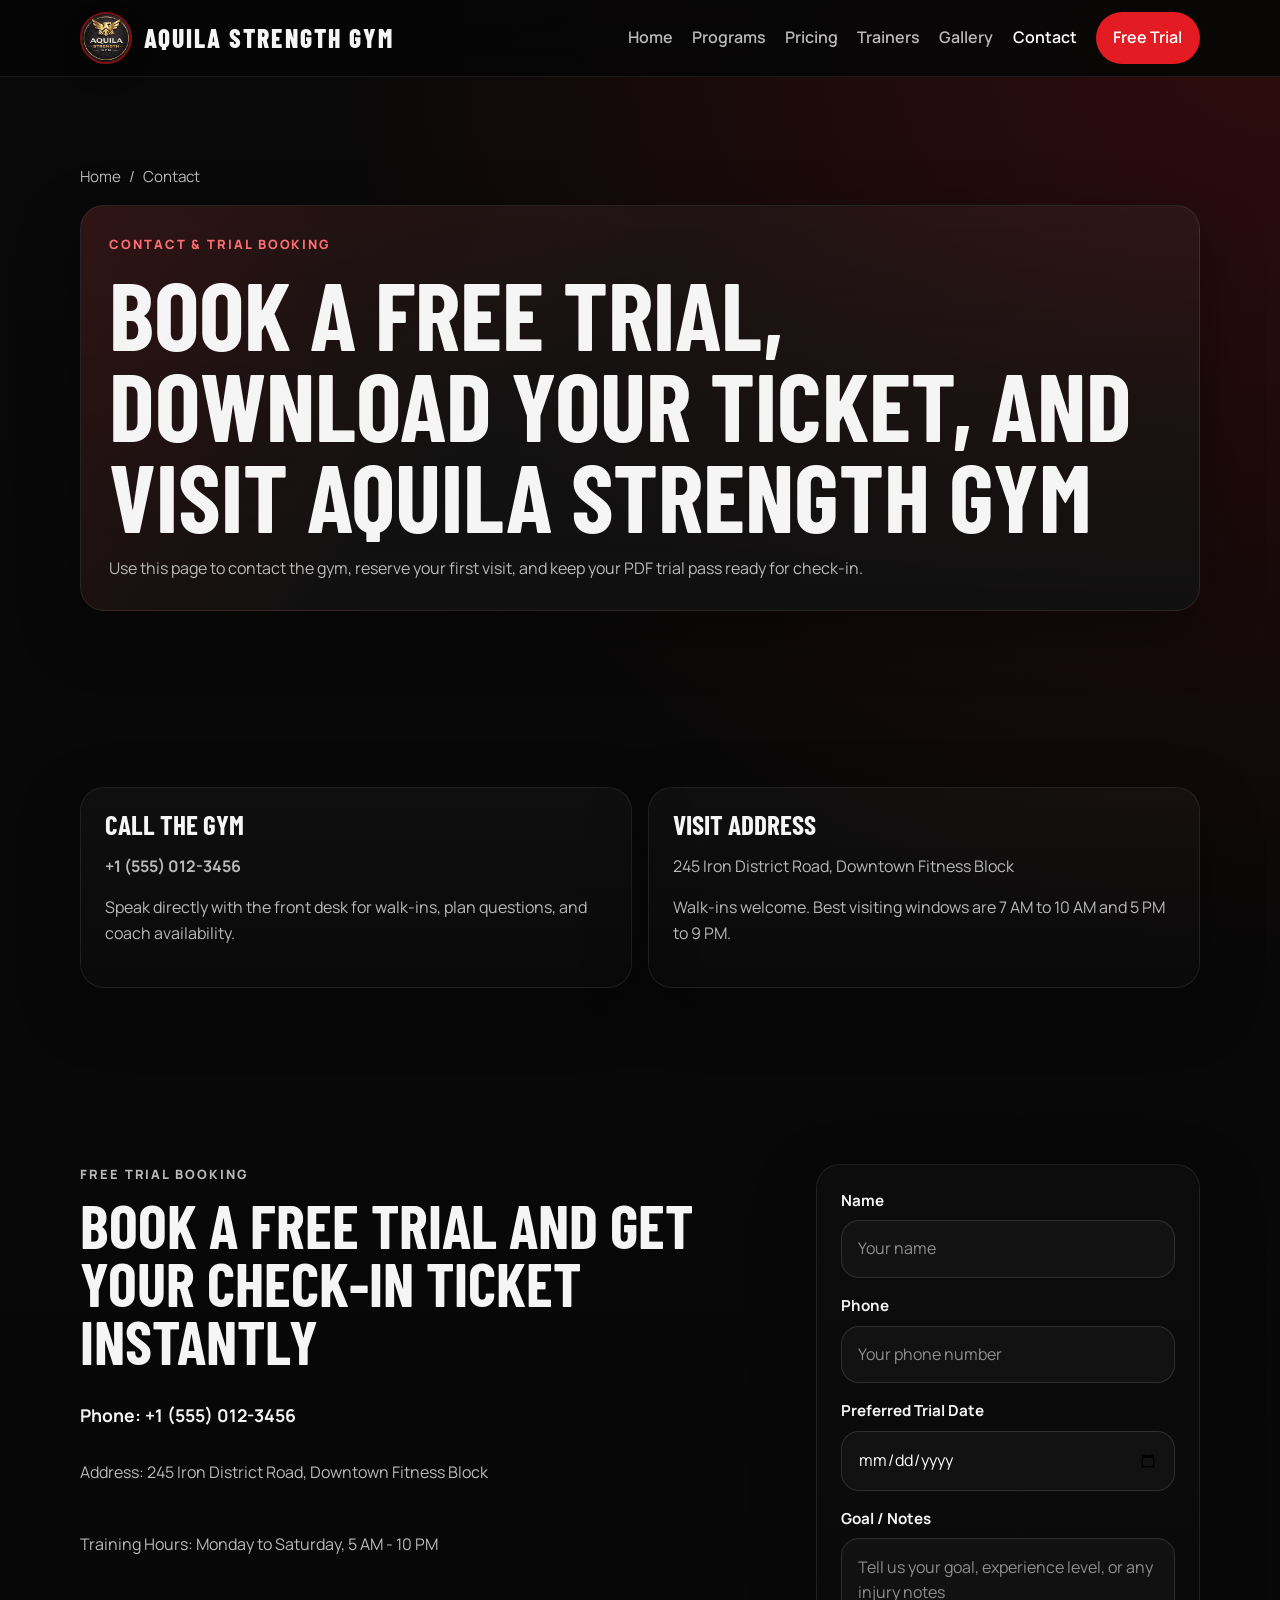
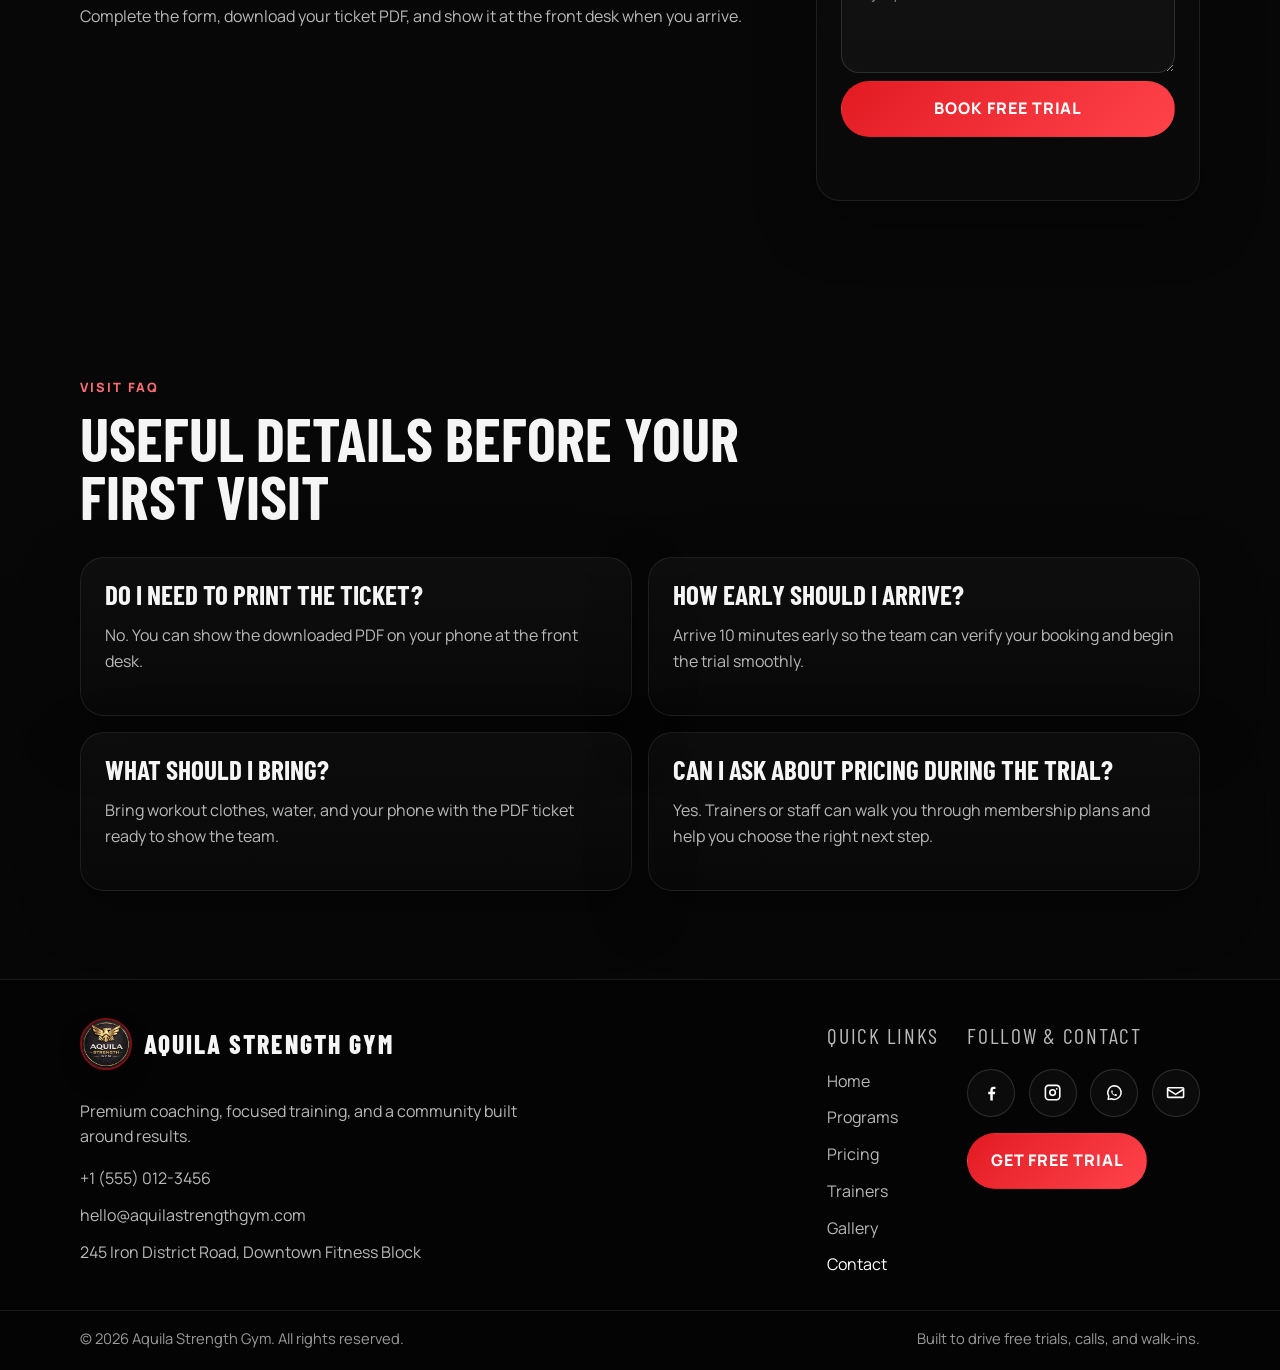
==== pages/contact.html @ 1d046fce "Add files via upload" ====
<!DOCTYPE html>
<html lang="en">
  <head>
    <meta charset="UTF-8" />
    <meta name="viewport" content="width=device-width, initial-scale=1.0" />
    <title>Contact Aquila Strength Gym | Book Free Trial &amp; Get Ticket</title>
    <meta
      name="description"
      content="Contact Aquila Strength Gym to book a free trial, call the gym, find the address, and download your trial ticket."
    />
    <meta name="robots" content="index,follow,max-image-preview:large" />
    <link rel="canonical" href="https://www.aquilastrengthgym.com/pages/contact.html" />
    <meta property="og:type" content="website" />
    <meta property="og:title" content="Contact Aquila Strength Gym | Book Free Trial" />
    <meta
      property="og:description"
      content="Book your free trial at Aquila Strength Gym, submit your details, and download your PDF trial ticket."
    />
    <meta property="og:url" content="https://www.aquilastrengthgym.com/pages/contact.html" />
    <meta property="og:image" content="https://www.aquilastrengthgym.com/images/aquila-logo.jpg" />
    <meta name="twitter:card" content="summary_large_image" />
    <meta name="twitter:title" content="Contact Aquila Strength Gym | Book Free Trial" />
    <meta
      name="twitter:description"
      content="Use the Aquila Strength Gym contact page to reserve a free trial and download your ticket."
    />
    <meta name="twitter:image" content="https://www.aquilastrengthgym.com/images/aquila-logo.jpg" />
    <link rel="preconnect" href="https://fonts.googleapis.com" />
    <link rel="preconnect" href="https://fonts.gstatic.com" crossorigin />
    <link
      href="https://fonts.googleapis.com/css2?family=Barlow+Condensed:wght@600;700;800&amp;family=Manrope:wght@400;500;600;700&amp;display=swap"
      rel="stylesheet"
    />
    <link rel="icon" type="image/jpeg" href="/images/aquila-logo.jpg" />
    <link rel="apple-touch-icon" href="/images/aquila-logo.jpg" />
    <link rel="stylesheet" href="/style.css" />
    <script type="application/ld+json">
      {
        "@context": "https://schema.org",
        "@type": "ContactPage",
        "name": "Contact Aquila Strength Gym",
        "url": "https://www.aquilastrengthgym.com/pages/contact.html",
        "description": "Contact Aquila Strength Gym to book a free trial, call the gym, and visit the facility."
      }
    </script>
  </head>
  <body>
    <header class="site-header" id="site-header"></header>

    <main>
      <section class="page-hero section">
        <div class="container">
          <nav class="breadcrumbs" aria-label="Breadcrumb">
            <a href="/">Home</a>
            <span>/</span>
            <span>Contact</span>
          </nav>
          <div class="page-hero-card reveal">
            <p class="eyebrow">Contact &amp; Trial Booking</p>
            <h1>Book a free trial, download your ticket, and visit Aquila Strength Gym</h1>
            <p class="page-lead">
              Use this page to contact the gym, reserve your first visit, and keep your
              PDF trial pass ready for check-in.
            </p>
          </div>
        </div>
      </section>

      <section class="section">
        <div class="container">
          <div class="contact-quick-grid">
            <article class="contact-quick-card reveal">
              <h3>Call The Gym</h3>
              <p><a href="tel:+15550123456">+1 (555) 012-3456</a></p>
              <p>Speak directly with the front desk for walk-ins, plan questions, and coach availability.</p>
            </article>
            <article class="contact-quick-card reveal">
              <h3>Visit Address</h3>
              <p>245 Iron District Road, Downtown Fitness Block</p>
              <p>Walk-ins welcome. Best visiting windows are 7 AM to 10 AM and 5 PM to 9 PM.</p>
            </article>
          </div>
        </div>
      </section>

      <section class="contact section" id="contact">
        <div class="container contact-grid">
          <div class="contact-copy reveal">
            <div class="section-heading">
              <p class="eyebrow">Free Trial Booking</p>
              <h2>Book a free trial and get your check-in ticket instantly</h2>
            </div>
            <div class="contact-info">
              <a href="tel:+15550123456">Phone: +1 (555) 012-3456</a>
              <p>Address: 245 Iron District Road, Downtown Fitness Block</p>
              <p>Training Hours: Monday to Saturday, 5 AM - 10 PM</p>
              <p>Complete the form, download your ticket PDF, and show it at the front desk when you arrive.</p>
            </div>
          </div>
          <div class="contact-stack">
            <form
              class="contact-form reveal"
              id="contact-form"
              name="free-trial-booking"
              method="POST"
              action="/"
              data-netlify="true"
              netlify-honeypot="bot-field"
              novalidate
            >
              <input type="hidden" name="form-name" value="free-trial-booking" />
              <input type="hidden" name="leadType" value="Free Trial Booking" />
              <input type="hidden" name="sourcePage" value="Aquila Strength Gym Website" />
              <input type="hidden" name="ticketCode" id="ticket-code-input" value="" />
              <input type="hidden" name="issuedAt" id="ticket-issued-input" value="" />
              <input type="hidden" name="ticketStatus" id="ticket-status-input" value="Booked" />
              <input
                type="hidden"
                name="subject"
                id="ticket-subject-input"
                value="New free trial booking - Aquila Strength Gym"
              />
              <p class="form-hidden">
                <label>
                  Don’t fill this out if you're human:
                  <input name="bot-field" type="text" tabindex="-1" autocomplete="off" />
                </label>
              </p>
              <div class="form-group">
                <label for="name">Name</label>
                <input id="name" name="name" type="text" placeholder="Your name" required />
              </div>
              <div class="form-group">
                <label for="phone">Phone</label>
                <input id="phone" name="phone" type="tel" placeholder="Your phone number" required />
              </div>
              <div class="form-group">
                <label for="trial-date">Preferred Trial Date</label>
                <input id="trial-date" name="trialDate" type="date" required />
              </div>
              <div class="form-group">
                <label for="message">Goal / Notes</label>
                <textarea
                  id="message"
                  name="message"
                  rows="4"
                  placeholder="Tell us your goal, experience level, or any injury notes"
                  required
                ></textarea>
              </div>
              <button class="btn btn-primary btn-block" type="submit">Book Free Trial</button>
              <p class="form-feedback" id="form-feedback" aria-live="polite"></p>
            </form>

            <section class="trial-ticket-panel" id="trial-ticket-panel" hidden>
              <div class="trial-ticket-header">
                <p class="eyebrow">Your Trial Pass</p>
                <h3>Show this ticket at the gym</h3>
              </div>
              <article class="trial-ticket" id="trial-ticket">
                <div class="ticket-topline">
                  <div>
                    <span class="ticket-label">Brand</span>
                    <strong>Aquila Strength Gym</strong>
                  </div>
                  <div>
                    <span class="ticket-label">Ticket ID</span>
                    <strong id="ticket-code">AQ-000000</strong>
                  </div>
                </div>
                <div class="ticket-grid">
                  <div>
                    <span class="ticket-label">Guest</span>
                    <strong id="ticket-name">Member Name</strong>
                  </div>
                  <div>
                    <span class="ticket-label">Phone</span>
                    <strong id="ticket-phone">+1 (555) 000-0000</strong>
                  </div>
                  <div>
                    <span class="ticket-label">Trial Date</span>
                    <strong id="ticket-date">April 21, 2026</strong>
                  </div>
                  <div>
                    <span class="ticket-label">Issued</span>
                    <strong id="ticket-issued">April 21, 2026</strong>
                  </div>
                </div>
                <div class="ticket-note">
                  <p id="ticket-note">Arrive 10 minutes early and show this pass at the front desk.</p>
                </div>
              </article>
              <div class="ticket-actions">
                <button class="btn btn-primary" id="download-ticket" type="button">Download Ticket PDF</button>
              </div>
            </section>
          </div>
        </div>
      </section>

      <section class="section">
        <div class="container">
          <div class="section-heading reveal">
            <p class="eyebrow">Visit FAQ</p>
            <h2>Useful details before your first visit</h2>
          </div>
          <div class="faq-grid">
            <article class="faq-card reveal">
              <h3>Do I need to print the ticket?</h3>
              <p>No. You can show the downloaded PDF on your phone at the front desk.</p>
            </article>
            <article class="faq-card reveal">
              <h3>How early should I arrive?</h3>
              <p>Arrive 10 minutes early so the team can verify your booking and begin the trial smoothly.</p>
            </article>
            <article class="faq-card reveal">
              <h3>What should I bring?</h3>
              <p>Bring workout clothes, water, and your phone with the PDF ticket ready to show the team.</p>
            </article>
            <article class="faq-card reveal">
              <h3>Can I ask about pricing during the trial?</h3>
              <p>Yes. Trainers or staff can walk you through membership plans and help you choose the right next step.</p>
            </article>
          </div>
        </div>
      </section>
    </main>

    <footer class="site-footer" id="site-footer"></footer>

    <script src="/script.js"></script>
  </body>
</html>
---- style.css ----
:root {
  --bg: #060606;
  --panel: #111111;
  --panel-2: #171717;
  --text: #f5f5f5;
  --muted: #b9b9b9;
  --line: rgba(255, 255, 255, 0.08);
  --primary: #e31b23;
  --primary-dark: #9f1016;
  --white: #ffffff;
  --shadow: 0 20px 60px rgba(0, 0, 0, 0.35);
  --radius: 24px;
  --radius-sm: 16px;
  --container: min(1120px, calc(100% - 2rem));
  --nav-height: 76px;
}

* {
  box-sizing: border-box;
}

html {
  scroll-behavior: smooth;
}

body {
  margin: 0;
  font-family: "Manrope", sans-serif;
  background:
    radial-gradient(circle at top right, rgba(227, 27, 35, 0.18), transparent 30%),
    linear-gradient(180deg, #090909 0%, #060606 100%);
  color: var(--text);
  line-height: 1.6;
}

img {
  max-width: 100%;
  display: block;
}

a {
  color: inherit;
  text-decoration: none;
}

button,
input,
textarea {
  font: inherit;
}

.container {
  width: var(--container);
  margin: 0 auto;
}

.section {
  padding: 4.5rem 0;
}

.site-header {
  position: sticky;
  top: 0;
  z-index: 1000;
  background: rgba(6, 6, 6, 0.9);
  backdrop-filter: blur(16px);
  border-bottom: 1px solid var(--line);
}

.navbar {
  min-height: var(--nav-height);
  display: flex;
  align-items: center;
  justify-content: space-between;
  gap: 1rem;
}

.logo {
  display: inline-flex;
  align-items: center;
  gap: 0.75rem;
  font-family: "Barlow Condensed", sans-serif;
  font-size: 1.6rem;
  font-weight: 800;
  text-transform: uppercase;
  letter-spacing: 0.08em;
}

.logo-mark {
  width: 52px;
  height: 52px;
  border-radius: 50%;
  object-fit: cover;
  border: 2px solid rgba(227, 27, 35, 0.55);
  box-shadow: 0 10px 22px rgba(0, 0, 0, 0.28);
  flex-shrink: 0;
}

.logo-text {
  display: inline-block;
  line-height: 0.95;
}

.nav-toggle {
  width: 48px;
  height: 48px;
  border: 1px solid var(--line);
  border-radius: 999px;
  background: transparent;
  display: inline-flex;
  flex-direction: column;
  justify-content: center;
  align-items: center;
  gap: 0.28rem;
  color: var(--text);
  cursor: pointer;
}

.nav-toggle span {
  width: 18px;
  height: 2px;
  background: var(--white);
  transition: transform 0.3s ease, opacity 0.3s ease;
}

.nav-toggle.active span:nth-child(1) {
  transform: translateY(6px) rotate(45deg);
}

.nav-toggle.active span:nth-child(2) {
  opacity: 0;
}

.nav-toggle.active span:nth-child(3) {
  transform: translateY(-6px) rotate(-45deg);
}

.nav-menu {
  position: absolute;
  top: calc(100% + 0.75rem);
  left: 1rem;
  right: 1rem;
  display: grid;
  gap: 0.6rem;
  padding: 1rem;
  border: 1px solid var(--line);
  border-radius: var(--radius-sm);
  background: rgba(17, 17, 17, 0.97);
  transform: scale(0.98);
  transform-origin: top;
  opacity: 0;
  pointer-events: none;
  transition: opacity 0.25s ease, transform 0.25s ease;
}

.nav-menu.open {
  opacity: 1;
  pointer-events: auto;
  transform: scale(1);
}

.nav-menu a {
  display: inline-flex;
  align-items: center;
  font-weight: 600;
  color: var(--muted);
  transition: color 0.25s ease;
}

.nav-menu a[aria-current="page"] {
  color: var(--white);
}

.nav-menu a:hover,
.nav-menu a:focus-visible {
  color: var(--white);
}

.nav-cta {
  display: inline-flex;
  justify-content: center;
  align-items: center;
  padding: 0.85rem 1.1rem;
  border-radius: 999px;
  background: var(--primary);
  color: var(--white) !important;
}

.hero {
  position: relative;
  overflow: hidden;
  min-height: calc(100vh - var(--nav-height));
  display: flex;
  align-items: center;
  background:
    linear-gradient(180deg, rgba(6, 6, 6, 0.55), rgba(6, 6, 6, 0.9)),
    linear-gradient(90deg, rgba(6, 6, 6, 0.92) 0%, rgba(6, 6, 6, 0.55) 55%, rgba(6, 6, 6, 0.75) 100%),
    url("https://images.unsplash.com/photo-1534438327276-14e5300c3a48?auto=format&fit=crop&w=1400&q=80")
      center / cover no-repeat;
}

.hero-overlay {
  position: absolute;
  inset: 0;
  background:
    linear-gradient(135deg, rgba(227, 27, 35, 0.12), transparent 30%),
    radial-gradient(circle at bottom right, rgba(227, 27, 35, 0.18), transparent 28%);
  pointer-events: none;
}

.hero-grid,
.contact-grid,
.cta-box,
.footer-grid {
  position: relative;
  z-index: 1;
}

.hero-grid {
  display: grid;
  gap: 1.5rem;
  align-items: center;
}

.page-hero {
  padding: 2rem 0 1.5rem;
}

.breadcrumbs {
  display: flex;
  align-items: center;
  flex-wrap: wrap;
  gap: 0.5rem;
  margin-bottom: 1rem;
  color: var(--muted);
  font-size: 0.95rem;
}

.breadcrumbs a:hover,
.breadcrumbs a:focus-visible {
  color: var(--white);
}

.page-hero-card {
  padding: 1.75rem;
  border: 1px solid var(--line);
  border-radius: var(--radius);
  background:
    linear-gradient(135deg, rgba(227, 27, 35, 0.14), transparent 42%),
    linear-gradient(180deg, rgba(255, 255, 255, 0.04), rgba(17, 17, 17, 0.96));
  box-shadow: var(--shadow);
}

.page-hero-card h1 {
  max-width: none;
}

.page-lead {
  max-width: 48rem;
  margin: 1rem 0 0;
  color: var(--muted);
}

.content-grid,
.info-grid,
.detail-grid,
.faq-grid,
.preview-grid,
.contact-quick-grid {
  display: grid;
  gap: 1rem;
}

.content-card,
.faq-card,
.notice-card,
.contact-quick-card {
  padding: 1.5rem;
  border: 1px solid var(--line);
  border-radius: var(--radius);
  background: linear-gradient(180deg, rgba(255, 255, 255, 0.03), rgba(255, 255, 255, 0.01));
  box-shadow: var(--shadow);
}

.content-card h3,
.faq-card h3,
.notice-card h3,
.contact-quick-card h3 {
  margin-bottom: 0.8rem;
}

.content-card p,
.faq-card p,
.notice-card p,
.contact-quick-card p,
.content-card li,
.notice-card li {
  color: var(--muted);
}

.list-clean {
  margin: 0;
  padding: 0;
  list-style: none;
}

.list-clean li + li {
  margin-top: 0.75rem;
}

.list-detailed {
  margin: 1rem 0 0;
  padding-left: 1.2rem;
}

.list-detailed li + li {
  margin-top: 0.6rem;
}

.section-link {
  display: inline-flex;
  align-items: center;
  margin-top: 1rem;
  color: #ff8f93;
  font-weight: 700;
  letter-spacing: 0.04em;
  text-transform: uppercase;
  font-size: 0.9rem;
}

.section-link:hover,
.section-link:focus-visible {
  color: var(--white);
}

.eyebrow + .section-link {
  margin-top: 0;
}

.split-banner {
  display: grid;
  gap: 1rem;
  padding: 1.5rem;
  border: 1px solid rgba(227, 27, 35, 0.25);
  border-radius: var(--radius);
  background:
    linear-gradient(135deg, rgba(227, 27, 35, 0.15), transparent 42%),
    linear-gradient(180deg, rgba(255, 255, 255, 0.04), rgba(17, 17, 17, 0.96));
  box-shadow: var(--shadow);
}

.inline-stat {
  display: inline-flex;
  align-items: baseline;
  gap: 0.5rem;
  font-family: "Barlow Condensed", sans-serif;
  font-size: 2rem;
  text-transform: uppercase;
}

.inline-stat span {
  font-size: 1rem;
  color: var(--muted);
}

.hours-list strong {
  color: var(--white);
}

.contact-quick-card a,
.notice-card a {
  font-weight: 700;
}

.text-muted {
  color: var(--muted);
}

.eyebrow {
  margin: 0 0 0.75rem;
  color: #ff6e74;
  text-transform: uppercase;
  letter-spacing: 0.15em;
  font-size: 0.8rem;
  font-weight: 800;
}

.section-heading {
  max-width: 42rem;
  margin-bottom: 2rem;
}

.section-heading.center {
  text-align: center;
  margin-left: auto;
  margin-right: auto;
}

h1,
h2,
h3 {
  margin: 0;
  font-family: "Barlow Condensed", sans-serif;
  line-height: 0.95;
  text-transform: uppercase;
}

h1 {
  font-size: clamp(3.2rem, 10vw, 6rem);
  max-width: 10ch;
}

h2 {
  font-size: clamp(2.2rem, 6vw, 3.8rem);
}

h3 {
  font-size: 1.7rem;
}

.hero-subtext {
  margin: 1rem 0 0;
  font-size: 1.2rem;
  font-weight: 700;
  color: var(--white);
}

.hero-description,
.section-heading p:last-child,
.stat-card p,
.program-card p,
.transform-copy p,
.step-card p,
.trainer-card p,
.cta-box p,
.contact-copy p,
.site-footer p {
  color: var(--muted);
}

.hero-description {
  max-width: 34rem;
  margin: 1rem 0 0;
}

.hero-actions {
  display: flex;
  flex-direction: column;
  gap: 0.85rem;
  margin: 1.8rem 0 1.5rem;
}

.btn {
  display: inline-flex;
  justify-content: center;
  align-items: center;
  min-height: 52px;
  padding: 0.9rem 1.4rem;
  border: 1px solid transparent;
  border-radius: 999px;
  font-weight: 800;
  text-transform: uppercase;
  letter-spacing: 0.06em;
  transition:
    transform 0.2s ease,
    background 0.25s ease,
    border-color 0.25s ease,
    color 0.25s ease,
    box-shadow 0.25s ease;
}

.btn:hover,
.btn:focus-visible {
  transform: translateY(-2px);
  box-shadow: 0 14px 30px rgba(227, 27, 35, 0.22);
}

.btn-primary {
  background: linear-gradient(135deg, var(--primary) 0%, #ff434b 100%);
  color: var(--white);
}

.btn-secondary {
  background: transparent;
  border-color: rgba(255, 255, 255, 0.22);
  color: var(--white);
}

.btn-secondary:hover,
.btn-secondary:focus-visible {
  border-color: rgba(255, 255, 255, 0.45);
}

.btn-block {
  width: 100%;
}

.hero-trust,
.stats-grid,
.testimonials-grid,
.program-grid,
.gallery-grid,
.transform-grid,
.steps-grid,
.pricing-grid,
.trainers-grid {
  display: grid;
  gap: 1rem;
}

.testimonials-grid {
  margin-top: 1rem;
}

.hero-trust {
  grid-template-columns: 1fr;
}

.hero-trust div,
.stat-card,
.testimonial-card,
.program-card,
.transform-card,
.step-card,
.price-card,
.trainer-card,
.hero-card,
.contact-form,
.cta-box {
  border: 1px solid var(--line);
  background: linear-gradient(180deg, rgba(255, 255, 255, 0.02), rgba(255, 255, 255, 0.01));
  box-shadow: var(--shadow);
}

.hero-trust div {
  padding: 1rem 0.8rem;
  border-radius: var(--radius-sm);
  backdrop-filter: blur(10px);
}

.hero-trust strong {
  display: block;
  font-family: "Barlow Condensed", sans-serif;
  font-size: 1.4rem;
}

.hero-trust span {
  color: var(--muted);
  font-size: 0.9rem;
}

.hero-card {
  padding: 1.5rem;
  border-radius: var(--radius);
  background: linear-gradient(180deg, rgba(227, 27, 35, 0.12), rgba(17, 17, 17, 0.94));
}

.card-label,
.badge {
  display: inline-flex;
  align-items: center;
  justify-content: center;
  min-height: 32px;
  padding: 0.35rem 0.7rem;
  border-radius: 999px;
  font-size: 0.8rem;
  font-weight: 800;
  text-transform: uppercase;
  letter-spacing: 0.08em;
}

.card-label {
  margin: 0 0 1rem;
  background: rgba(255, 255, 255, 0.08);
  color: var(--white);
}

.hero-checklist,
.price-card ul {
  margin: 1.2rem 0 1.5rem;
  padding: 0;
  list-style: none;
}

.hero-checklist li,
.price-card li {
  position: relative;
  padding-left: 1.6rem;
  color: var(--muted);
}

.hero-checklist li + li,
.price-card li + li {
  margin-top: 0.7rem;
}

.hero-checklist li::before,
.price-card li::before {
  content: "";
  position: absolute;
  left: 0;
  top: 0.62rem;
  width: 0.55rem;
  height: 0.55rem;
  border-radius: 999px;
  background: linear-gradient(135deg, var(--primary) 0%, #ff5c62 100%);
  transform: translateY(-50%);
}

.trust,
.gallery,
.social-feed,
.transform,
.pricing,
.cta-banner {
  background: linear-gradient(180deg, rgba(255, 255, 255, 0.02), transparent);
}

.stat-card,
.testimonial-card,
.program-card,
.gallery-card,
.step-card,
.price-card,
.trainer-card {
  padding: 1.5rem;
  border-radius: var(--radius);
}

.stat-card strong,
.price-card .price,
.step-card span,
.trainer-role {
  font-family: "Barlow Condensed", sans-serif;
}

.stat-card strong {
  display: block;
  margin-bottom: 0.5rem;
  font-size: 1.8rem;
  text-transform: uppercase;
}

.testimonial-card span,
.trainer-role {
  color: #ff787d;
  text-transform: uppercase;
  letter-spacing: 0.08em;
  font-size: 0.85rem;
  font-weight: 700;
}

.program-card {
  position: relative;
  overflow: hidden;
}

.program-card::after {
  content: "";
  position: absolute;
  inset: auto -1.5rem -1.5rem auto;
  width: 7rem;
  height: 7rem;
  border-radius: 50%;
  background: radial-gradient(circle, rgba(227, 27, 35, 0.2), transparent 70%);
}

.program-icon,
.trainer-photo,
.placeholder {
  display: grid;
  place-items: center;
}

.program-icon {
  width: 3.4rem;
  height: 3.4rem;
  margin-bottom: 1rem;
  border-radius: 18px;
  background: linear-gradient(135deg, rgba(227, 27, 35, 0.9), rgba(120, 10, 15, 0.9));
}

.program-icon svg {
  width: 1.8rem;
  height: 1.8rem;
  fill: none;
  stroke: var(--white);
  stroke-width: 2.4;
  stroke-linecap: round;
  stroke-linejoin: round;
}

.gallery-grid {
  grid-template-columns: 1fr;
}

.gallery-card {
  position: relative;
  overflow: hidden;
  min-height: 280px;
  border: 1px solid var(--line);
  background: linear-gradient(180deg, rgba(255, 255, 255, 0.03), rgba(255, 255, 255, 0.01));
  box-shadow: var(--shadow);
}

.gallery-card img {
  width: 100%;
  height: 100%;
  min-height: 280px;
  object-fit: cover;
}

.gallery-card::after {
  content: "";
  position: absolute;
  inset: 0;
  background: linear-gradient(180deg, transparent 45%, rgba(0, 0, 0, 0.78) 100%);
  pointer-events: none;
}

.gallery-copy {
  position: absolute;
  left: 1.2rem;
  right: 1.2rem;
  bottom: 1.2rem;
  z-index: 1;
}

.gallery-copy strong {
  display: block;
  font-family: "Barlow Condensed", sans-serif;
  font-size: 1.7rem;
  text-transform: uppercase;
  letter-spacing: 0.06em;
}

.gallery-copy p {
  margin: 0.35rem 0 0;
  color: #dddddd;
}

.gallery-placeholder {
  display: grid;
  place-items: center;
  min-height: 220px;
  background:
    linear-gradient(135deg, rgba(227, 27, 35, 0.16), transparent 45%),
    linear-gradient(180deg, rgba(255, 255, 255, 0.04), rgba(17, 17, 17, 0.96));
}

.gallery-placeholder::after {
  display: none;
}

.feed-frame-wrap {
  padding: 1rem;
  border: 1px solid var(--line);
  border-radius: var(--radius);
  background:
    linear-gradient(135deg, rgba(227, 27, 35, 0.12), transparent 40%),
    linear-gradient(180deg, rgba(255, 255, 255, 0.03), rgba(17, 17, 17, 0.96));
  box-shadow: var(--shadow);
}

.lightwidget-widget {
  display: block;
  max-height: 720px;
  border-radius: calc(var(--radius) - 8px);
}

.transform-card {
  padding: 1rem;
  border-radius: var(--radius);
}

.placeholder {
  min-height: 220px;
  border-radius: calc(var(--radius) - 8px);
  border: 1px dashed rgba(255, 255, 255, 0.12);
  font-family: "Barlow Condensed", sans-serif;
  font-size: 2rem;
  text-transform: uppercase;
  letter-spacing: 0.12em;
  color: rgba(255, 255, 255, 0.85);
  background:
    linear-gradient(135deg, rgba(227, 27, 35, 0.22), rgba(255, 255, 255, 0.04)),
    linear-gradient(180deg, #1b1b1b 0%, #111111 100%);
}

.transform-card .after {
  margin-top: 1rem;
}

.transform-copy {
  padding: 1.2rem 0.3rem 0.2rem;
}

.step-card span {
  display: inline-block;
  margin-bottom: 1rem;
  font-size: 3rem;
  color: rgba(255, 255, 255, 0.18);
}

.price-card {
  position: relative;
}

.price-card .price {
  margin: 1rem 0;
  font-size: 3rem;
  line-height: 1;
}

.price-card .price span {
  font-size: 1rem;
  color: var(--muted);
}

.popular {
  border-color: rgba(227, 27, 35, 0.45);
  transform: translateY(-0.2rem);
  background: linear-gradient(180deg, rgba(227, 27, 35, 0.16), rgba(17, 17, 17, 0.98));
}

.badge {
  margin-bottom: 1rem;
  background: rgba(227, 27, 35, 0.18);
  color: #ff9ba0;
}

.trainer-photo {
  width: 4.5rem;
  height: 4.5rem;
  margin-bottom: 1rem;
  border-radius: 50%;
  background: linear-gradient(135deg, rgba(227, 27, 35, 1), rgba(83, 7, 10, 1));
  font-family: "Barlow Condensed", sans-serif;
  font-size: 1.4rem;
  font-weight: 800;
}

.cta-box {
  display: grid;
  gap: 1.2rem;
  align-items: center;
  padding: 2rem;
  border-radius: var(--radius);
  background:
    linear-gradient(135deg, rgba(227, 27, 35, 0.15), transparent 45%),
    linear-gradient(180deg, rgba(255, 255, 255, 0.04), rgba(17, 17, 17, 0.95));
}

.contact-grid {
  display: grid;
  gap: 1.5rem;
  align-items: start;
}

.contact-stack {
  display: grid;
  gap: 1rem;
}

.contact-info {
  display: grid;
  gap: 0.9rem;
}

.contact-info a {
  font-size: 1.1rem;
  font-weight: 700;
}

.contact-form {
  padding: 1.5rem;
  border-radius: var(--radius);
}

.form-hidden {
  position: absolute;
  left: -9999px;
  width: 1px;
  height: 1px;
  overflow: hidden;
}

.trial-ticket-panel {
  padding: 1.5rem;
  border: 1px solid rgba(227, 27, 35, 0.25);
  border-radius: var(--radius);
  background:
    linear-gradient(135deg, rgba(227, 27, 35, 0.14), transparent 45%),
    linear-gradient(180deg, rgba(255, 255, 255, 0.04), rgba(17, 17, 17, 0.96));
  box-shadow: var(--shadow);
}

.trial-ticket-header {
  margin-bottom: 1rem;
}

.trial-ticket {
  padding: 1.2rem;
  border: 1px dashed rgba(255, 255, 255, 0.2);
  border-radius: calc(var(--radius) - 8px);
  background:
    linear-gradient(180deg, rgba(255, 255, 255, 0.06), rgba(255, 255, 255, 0.02)),
    #0e0e0e;
}

.ticket-topline,
.ticket-grid,
.ticket-actions {
  display: grid;
  gap: 1rem;
}

.ticket-topline {
  padding-bottom: 1rem;
  border-bottom: 1px solid var(--line);
}

.ticket-grid {
  padding: 1rem 0;
}

.ticket-label {
  display: block;
  margin-bottom: 0.3rem;
  color: #ff8f93;
  font-size: 0.8rem;
  font-weight: 800;
  letter-spacing: 0.12em;
  text-transform: uppercase;
}

.trial-ticket strong {
  display: block;
  font-family: "Barlow Condensed", sans-serif;
  font-size: 1.4rem;
  letter-spacing: 0.04em;
  text-transform: uppercase;
}

.ticket-note {
  padding-top: 1rem;
  border-top: 1px solid var(--line);
}

.ticket-note p {
  margin: 0;
  color: #dddddd;
}

.ticket-actions {
  margin-top: 1rem;
  grid-template-columns: 1fr;
}

.form-group + .form-group {
  margin-top: 1rem;
}

label {
  display: block;
  margin-bottom: 0.45rem;
  font-size: 0.95rem;
  font-weight: 700;
}

input,
textarea,
select {
  width: 100%;
  padding: 0.95rem 1rem;
  border: 1px solid rgba(255, 255, 255, 0.12);
  border-radius: 18px;
  background: rgba(255, 255, 255, 0.03);
  color: var(--white);
  transition: border-color 0.25s ease, box-shadow 0.25s ease;
}

input::placeholder,
textarea::placeholder {
  color: #8e8e8e;
}

input:focus,
textarea:focus,
select:focus {
  outline: none;
  border-color: rgba(227, 27, 35, 0.85);
  box-shadow: 0 0 0 4px rgba(227, 27, 35, 0.12);
}

.field-error {
  border-color: rgba(255, 109, 109, 0.9);
}

.form-feedback {
  min-height: 1.5rem;
  margin: 0.9rem 0 0;
  color: #ff8d92;
  font-weight: 600;
}

.form-feedback.success {
  color: #9ff5b0;
}

.site-footer {
  padding: 2.4rem 0 0;
  border-top: 1px solid var(--line);
  background: #040404;
}

.footer-grid {
  display: grid;
  gap: 1.75rem;
}

.footer-brand {
  max-width: 30rem;
}

.footer-column {
  display: grid;
  align-content: start;
  gap: 1rem;
}

.footer-title {
  margin: 0;
  color: var(--white);
  font-family: "Barlow Condensed", sans-serif;
  font-size: 1.35rem;
  letter-spacing: 0.08em;
  text-transform: uppercase;
}

.footer-links,
.footer-contact-list {
  display: grid;
  gap: 0.7rem;
}

.footer-logo {
  display: inline-flex;
  margin-bottom: 0.8rem;
}

.footer-links a,
.footer-contact-list a {
  color: var(--muted);
  transition: color 0.25s ease;
}

.footer-links a[aria-current="page"],
.footer-links a:hover,
.footer-links a:focus-visible,
.footer-contact-list a:hover,
.footer-contact-list a:focus-visible {
  color: var(--white);
}

.footer-contact-list p {
  margin: 0;
}

.footer-socials {
  display: flex;
  flex-wrap: wrap;
  gap: 0.85rem;
}

.footer-social-link {
  display: inline-flex;
  align-items: center;
  justify-content: center;
  width: 3rem;
  height: 3rem;
  border: 1px solid rgba(255, 255, 255, 0.14);
  border-radius: 50%;
  background: rgba(255, 255, 255, 0.03);
  color: var(--white);
  transition:
    transform 0.25s ease,
    border-color 0.25s ease,
    background 0.25s ease,
    box-shadow 0.25s ease;
}

.footer-social-link:hover,
.footer-social-link:focus-visible {
  transform: translateY(-2px);
  border-color: rgba(227, 27, 35, 0.75);
  background: rgba(227, 27, 35, 0.16);
  box-shadow: 0 14px 30px rgba(227, 27, 35, 0.18);
}

.footer-social-link svg {
  width: 1.2rem;
  height: 1.2rem;
  fill: currentColor;
}

.footer-cta {
  width: fit-content;
}

.footer-bottom {
  margin-top: 2rem;
  border-top: 1px solid var(--line);
}

.footer-bottom-inner {
  display: grid;
  gap: 0.5rem;
  padding: 1rem 0 1.2rem;
}

.footer-bottom-inner p {
  margin: 0;
  color: #9a9a9a;
  font-size: 0.92rem;
}

.sr-only {
  position: absolute;
  width: 1px;
  height: 1px;
  padding: 0;
  margin: -1px;
  overflow: hidden;
  clip: rect(0, 0, 0, 0);
  white-space: nowrap;
  border: 0;
}

@media (max-width: 520px) {
  .logo {
    gap: 0.6rem;
    font-size: 1.25rem;
  }

  .logo-mark {
    width: 44px;
    height: 44px;
  }
}

.reveal {
  opacity: 0;
  transform: translateY(24px);
  transition: opacity 0.7s ease, transform 0.7s ease;
}

.reveal.visible {
  opacity: 1;
  transform: translateY(0);
}

@media (min-width: 680px) {
  .section {
    padding: 5.5rem 0;
  }

  .content-grid,
  .info-grid,
  .faq-grid,
  .contact-quick-grid,
  .split-banner {
    grid-template-columns: repeat(2, minmax(0, 1fr));
  }

  .hero-trust {
    grid-template-columns: repeat(3, minmax(0, 1fr));
  }

  .hero-actions {
    flex-direction: row;
    align-items: center;
    flex-wrap: wrap;
  }

  .stats-grid,
  .testimonials-grid,
  .gallery-grid,
  .pricing-grid,
  .trainers-grid {
    grid-template-columns: repeat(3, minmax(0, 1fr));
  }

  .program-grid,
  .steps-grid {
    grid-template-columns: repeat(2, minmax(0, 1fr));
  }

  .transform-grid {
    grid-template-columns: repeat(2, minmax(0, 1fr));
  }

  .contact-grid,
  .cta-box,
  .footer-grid {
    grid-template-columns: repeat(2, minmax(0, 1fr));
  }

  .ticket-topline {
    grid-template-columns: repeat(2, minmax(0, 1fr));
  }
}

@media (min-width: 920px) {
  .nav-toggle {
    display: none;
  }

  .nav-menu {
    position: static;
    display: flex;
    align-items: center;
    gap: 1.2rem;
    padding: 0;
    border: 0;
    border-radius: 0;
    background: transparent;
    transform: none;
    opacity: 1;
    pointer-events: auto;
  }

  .hero-grid,
  .contact-grid {
    grid-template-columns: minmax(0, 1.3fr) minmax(320px, 0.7fr);
  }

  .program-grid {
    grid-template-columns: repeat(3, minmax(0, 1fr));
  }

  .detail-grid,
  .preview-grid {
    grid-template-columns: repeat(3, minmax(0, 1fr));
  }

  .steps-grid {
    grid-template-columns: repeat(3, minmax(0, 1fr));
  }

  .cta-box,
  .footer-grid {
    grid-template-columns: 1.5fr auto auto;
  }

  .ticket-grid {
    grid-template-columns: repeat(2, minmax(0, 1fr));
  }

  .footer-bottom-inner {
    grid-template-columns: 1fr auto;
    align-items: center;
  }
}

@media (prefers-reduced-motion: reduce) {
  html {
    scroll-behavior: auto;
  }

  *,
  *::before,
  *::after {
    animation: none !important;
    transition: none !important;
  }

  .reveal {
    opacity: 1;
    transform: none;
  }
}
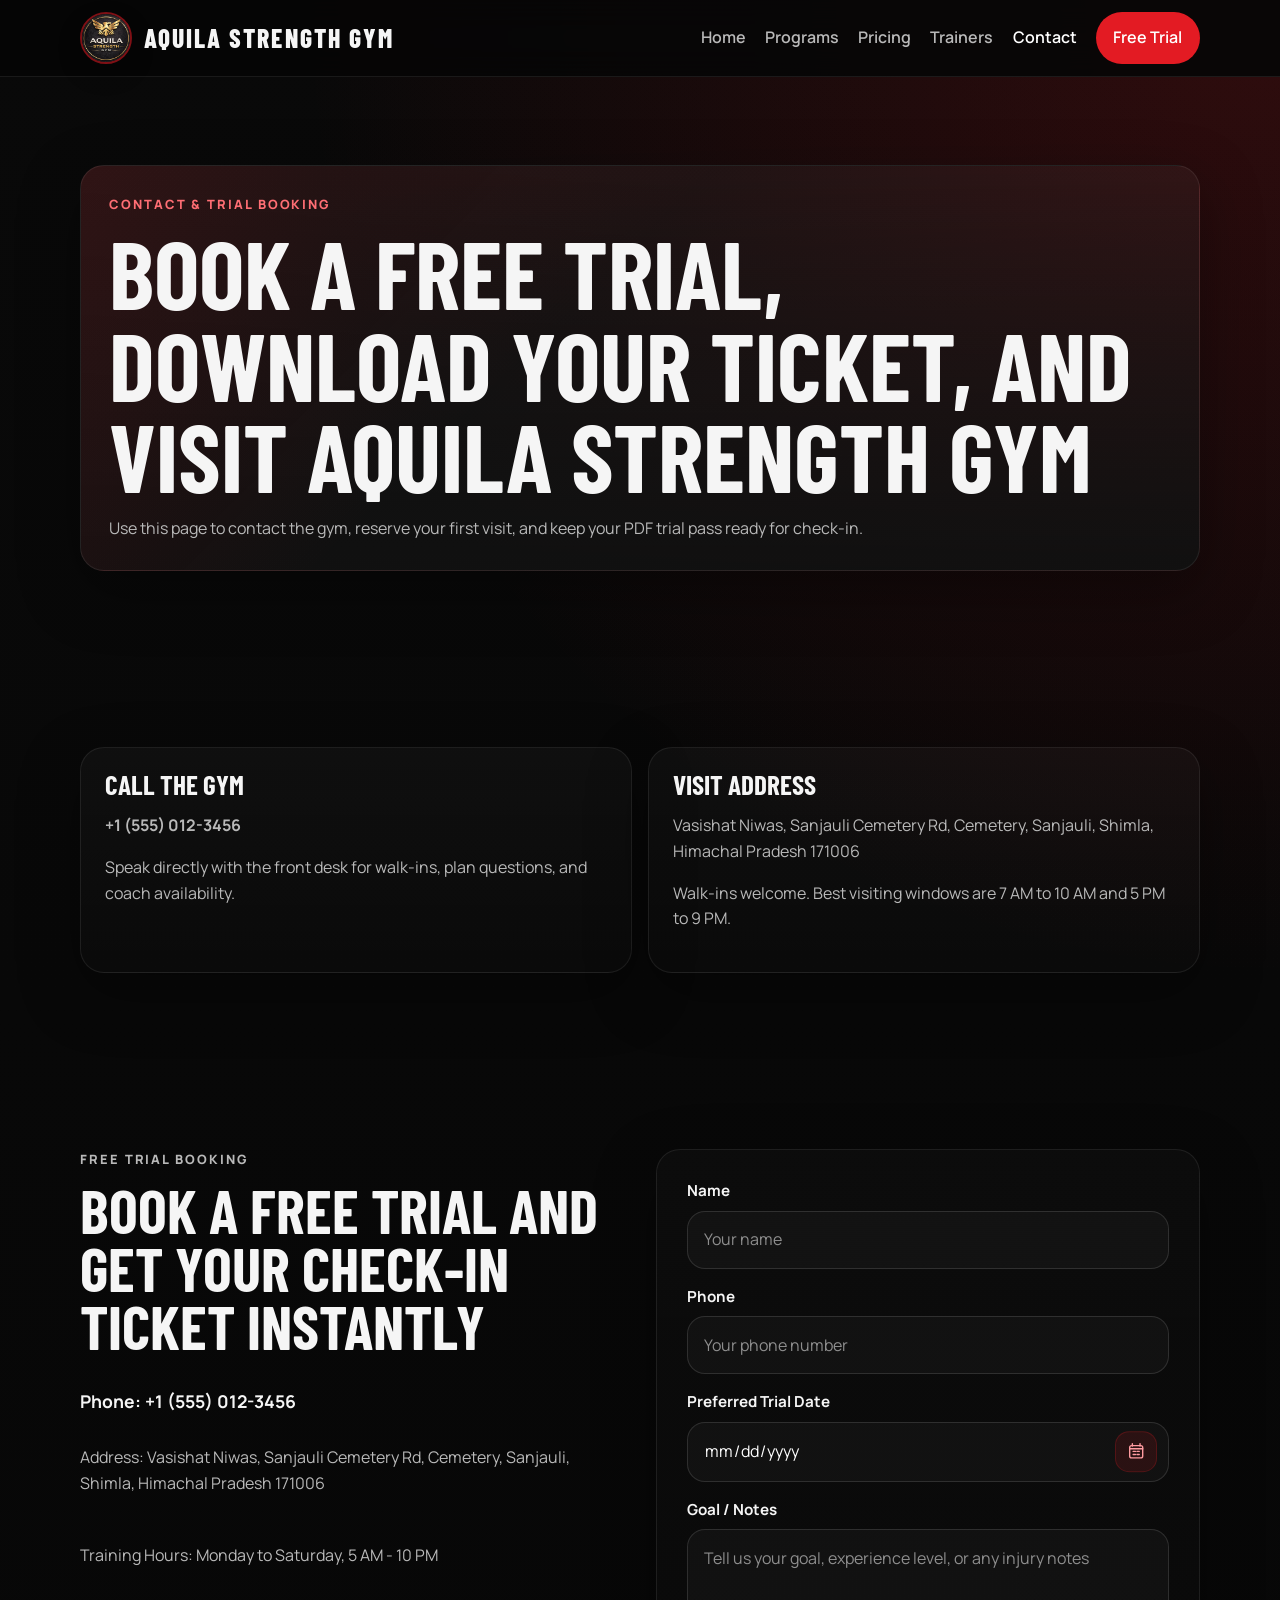
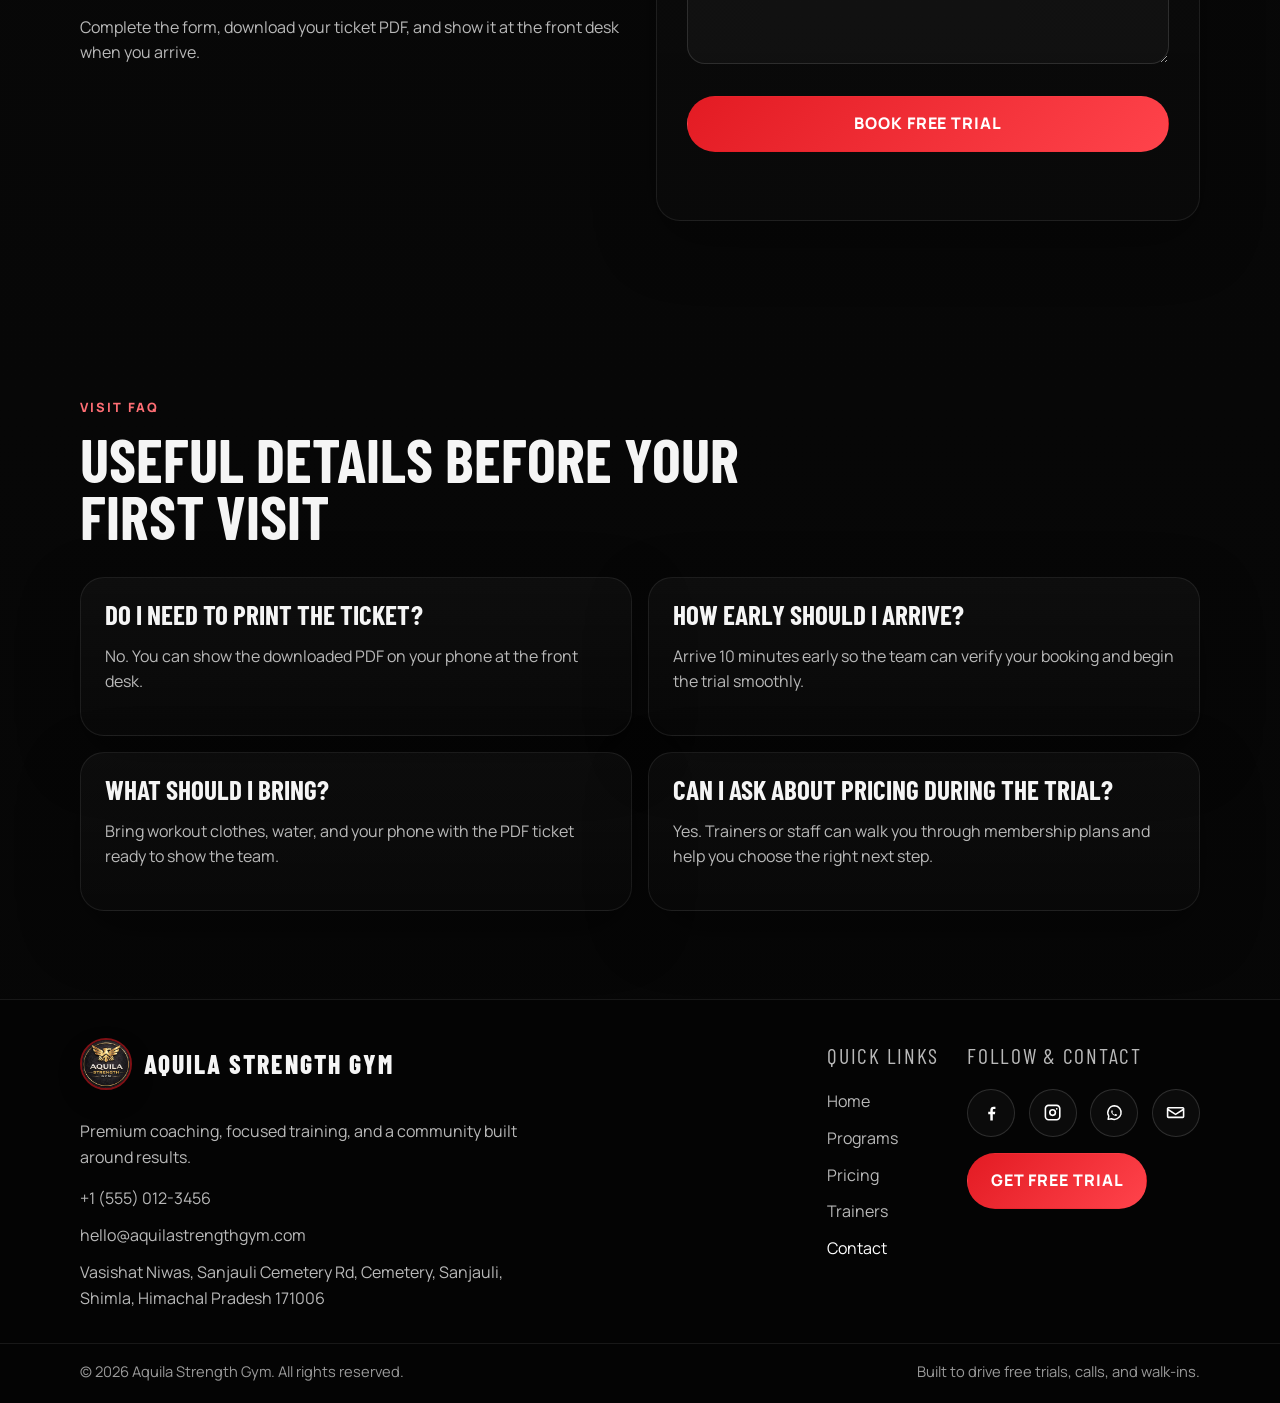
==== commit a6cbcc4d: "Add files via upload" ====
--- a/pages/contact.html
+++ b/pages/contact.html
@@ -50,11 +50,6 @@
     <main>
       <section class="page-hero section">
         <div class="container">
-          <nav class="breadcrumbs" aria-label="Breadcrumb">
-            <a href="/">Home</a>
-            <span>/</span>
-            <span>Contact</span>
-          </nav>
           <div class="page-hero-card reveal">
             <p class="eyebrow">Contact &amp; Trial Booking</p>
             <h1>Book a free trial, download your ticket, and visit Aquila Strength Gym</h1>
@@ -76,7 +71,7 @@
             </article>
             <article class="contact-quick-card reveal">
               <h3>Visit Address</h3>
-              <p>245 Iron District Road, Downtown Fitness Block</p>
+              <p>Vasishat Niwas, Sanjauli Cemetery Rd, Cemetery, Sanjauli, Shimla, Himachal Pradesh 171006</p>
               <p>Walk-ins welcome. Best visiting windows are 7 AM to 10 AM and 5 PM to 9 PM.</p>
             </article>
           </div>
@@ -92,7 +87,7 @@
             </div>
             <div class="contact-info">
               <a href="tel:+15550123456">Phone: +1 (555) 012-3456</a>
-              <p>Address: 245 Iron District Road, Downtown Fitness Block</p>
+              <p>Address: Vasishat Niwas, Sanjauli Cemetery Rd, Cemetery, Sanjauli, Shimla, Himachal Pradesh 171006</p>
               <p>Training Hours: Monday to Saturday, 5 AM - 10 PM</p>
               <p>Complete the form, download your ticket PDF, and show it at the front desk when you arrive.</p>
             </div>
@@ -136,7 +131,26 @@
               </div>
               <div class="form-group">
                 <label for="trial-date">Preferred Trial Date</label>
-                <input id="trial-date" name="trialDate" type="date" required />
+                <div class="date-input-wrap">
+                  <input id="trial-date" name="trialDate" type="date" required />
+                  <button
+                    class="date-trigger"
+                    type="button"
+                    aria-label="Open calendar"
+                    data-date-trigger="trial-date"
+                  >
+                    <svg viewBox="0 0 24 24" aria-hidden="true" focusable="false">
+                      <path d="M7 2v3" />
+                      <path d="M17 2v3" />
+                      <path d="M3.5 8.5h17" />
+                      <rect x="3.5" y="4.5" width="17" height="16" rx="2.5" />
+                      <path d="M8 12h3" />
+                      <path d="M13 12h3" />
+                      <path d="M8 16h3" />
+                      <path d="M13 16h3" />
+                    </svg>
+                  </button>
+                </div>
               </div>
               <div class="form-group">
                 <label for="message">Goal / Notes</label>
--- a/style.css
+++ b/style.css
@@ -499,7 +499,6 @@
 .stats-grid,
 .testimonials-grid,
 .program-grid,
-.gallery-grid,
 .transform-grid,
 .steps-grid,
 .pricing-grid,
@@ -619,7 +618,6 @@
 .stat-card,
 .testimonial-card,
 .program-card,
-.gallery-card,
 .step-card,
 .price-card,
 .trainer-card {
@@ -690,69 +688,14 @@
   stroke-linejoin: round;
 }
 
-.gallery-grid {
-  grid-template-columns: 1fr;
-}
-
-.gallery-card {
-  position: relative;
-  overflow: hidden;
-  min-height: 280px;
-  border: 1px solid var(--line);
-  background: linear-gradient(180deg, rgba(255, 255, 255, 0.03), rgba(255, 255, 255, 0.01));
-  box-shadow: var(--shadow);
-}
-
-.gallery-card img {
-  width: 100%;
-  height: 100%;
-  min-height: 280px;
-  object-fit: cover;
-}
-
-.gallery-card::after {
-  content: "";
-  position: absolute;
-  inset: 0;
-  background: linear-gradient(180deg, transparent 45%, rgba(0, 0, 0, 0.78) 100%);
-  pointer-events: none;
-}
-
-.gallery-copy {
-  position: absolute;
-  left: 1.2rem;
-  right: 1.2rem;
-  bottom: 1.2rem;
-  z-index: 1;
-}
-
-.gallery-copy strong {
-  display: block;
-  font-family: "Barlow Condensed", sans-serif;
-  font-size: 1.7rem;
-  text-transform: uppercase;
-  letter-spacing: 0.06em;
-}
-
-.gallery-copy p {
-  margin: 0.35rem 0 0;
-  color: #dddddd;
-}
-
-.gallery-placeholder {
-  display: grid;
-  place-items: center;
-  min-height: 220px;
-  background:
-    linear-gradient(135deg, rgba(227, 27, 35, 0.16), transparent 45%),
-    linear-gradient(180deg, rgba(255, 255, 255, 0.04), rgba(17, 17, 17, 0.96));
-}
-
-.gallery-placeholder::after {
-  display: none;
-}
-
-.feed-frame-wrap {
+.instagram-widget {
+  display: grid;
+  gap: 1rem;
+}
+
+.instagram-widget-bar {
+  display: grid;
+  gap: 1rem;
   padding: 1rem;
   border: 1px solid var(--line);
   border-radius: var(--radius);
@@ -762,15 +705,164 @@
   box-shadow: var(--shadow);
 }
 
-.lightwidget-widget {
+.instagram-profile-card {
+  display: grid;
+  grid-template-columns: auto 1fr;
+  gap: 1rem;
+  align-items: center;
+}
+
+.instagram-avatar {
+  width: 4.5rem;
+  height: 4.5rem;
   display: block;
-  max-height: 720px;
-  border-radius: calc(var(--radius) - 8px);
+  border-radius: 1.4rem;
+  object-fit: cover;
+  border: 1px solid rgba(255, 255, 255, 0.12);
+  box-shadow: var(--shadow);
+}
+
+.instagram-handle {
+  margin: 0 0 0.35rem;
+  color: #ff9ba0;
+  font-family: "Barlow Condensed", sans-serif;
+  font-size: 1rem;
+  letter-spacing: 0.16em;
+  text-transform: uppercase;
+}
+
+.instagram-profile-card h3 {
+  margin: 0;
+}
+
+.instagram-profile-card p:last-child {
+  margin: 0.45rem 0 0;
+}
+
+.instagram-cta-row {
+  display: flex;
+  flex-wrap: wrap;
+  gap: 0.75rem;
+}
+
+.instagram-post-grid {
+  display: grid;
+  gap: 1rem;
+}
+
+.instagram-post-card {
+  overflow: hidden;
+  border: 1px solid var(--line);
+  border-radius: var(--radius);
+  background:
+    linear-gradient(180deg, rgba(255, 255, 255, 0.03), rgba(255, 255, 255, 0.01));
+  box-shadow: var(--shadow);
+  color: inherit;
+  text-decoration: none;
+  transition: transform 220ms ease, border-color 220ms ease;
+}
+
+.instagram-post-card:hover,
+.instagram-post-card:focus-visible {
+  transform: translateY(-0.25rem);
+  border-color: rgba(227, 27, 35, 0.38);
+}
+
+.instagram-post-media {
+  aspect-ratio: 1 / 1;
+}
+
+.instagram-post-media img {
+  display: block;
+  width: 100%;
+  height: 100%;
+  object-fit: cover;
+}
+
+.instagram-post-body {
+  padding: 1rem;
+}
+
+.instagram-post-tag {
+  display: inline-block;
+  margin-bottom: 0.75rem;
+  padding: 0.35rem 0.6rem;
+  border: 1px solid rgba(255, 255, 255, 0.12);
+  border-radius: 999px;
+  background: rgba(255, 255, 255, 0.03);
+  font-family: "Barlow Condensed", sans-serif;
+  font-size: 0.9rem;
+  letter-spacing: 0.12em;
+  text-transform: uppercase;
+}
+
+.instagram-post-body strong {
+  display: block;
+  font-family: "Barlow Condensed", sans-serif;
+  font-size: 1.5rem;
+  letter-spacing: 0.04em;
+  text-transform: uppercase;
+}
+
+.instagram-post-body p {
+  margin: 0.45rem 0 0;
+  color: #dddddd;
+}
+
+.instagram-post-link {
+  display: inline-block;
+  margin-top: 1rem;
+  color: #ff9ba0;
+  font-family: "Barlow Condensed", sans-serif;
+  font-size: 1rem;
+  letter-spacing: 0.12em;
+  text-transform: uppercase;
 }
 
 .transform-card {
   padding: 1rem;
   border-radius: var(--radius);
+}
+
+.transform-shot {
+  position: relative;
+  overflow: hidden;
+  min-height: 220px;
+  border-radius: calc(var(--radius) - 8px);
+  border: 1px solid rgba(255, 255, 255, 0.12);
+  background:
+    linear-gradient(135deg, rgba(227, 27, 35, 0.18), transparent 45%),
+    linear-gradient(180deg, rgba(255, 255, 255, 0.04), rgba(17, 17, 17, 0.96));
+}
+
+.transform-photo {
+  display: block;
+  width: 100%;
+  min-height: 220px;
+  object-fit: cover;
+}
+
+.transform-shot::after {
+  content: "";
+  position: absolute;
+  inset: 0;
+  background: linear-gradient(180deg, transparent 55%, rgba(0, 0, 0, 0.78) 100%);
+  pointer-events: none;
+}
+
+.transform-label {
+  position: absolute;
+  left: 1rem;
+  bottom: 1rem;
+  z-index: 1;
+  padding: 0.35rem 0.7rem;
+  border: 1px solid rgba(255, 255, 255, 0.16);
+  border-radius: 999px;
+  background: rgba(0, 0, 0, 0.42);
+  font-family: "Barlow Condensed", sans-serif;
+  font-size: 1rem;
+  letter-spacing: 0.12em;
+  text-transform: uppercase;
 }
 
 .placeholder {
@@ -787,7 +879,8 @@
     linear-gradient(180deg, #1b1b1b 0%, #111111 100%);
 }
 
-.transform-card .after {
+.transform-card .after,
+.transform-card .transform-shot + .transform-shot {
   margin-top: 1rem;
 }
 
@@ -815,6 +908,11 @@
 .price-card .price span {
   font-size: 1rem;
   color: var(--muted);
+}
+
+.price-note {
+  margin: -0.35rem 0 1rem;
+  font-size: 0.95rem;
 }
 
 .popular {
@@ -875,6 +973,7 @@
 .contact-form {
   padding: 1.5rem;
   border-radius: var(--radius);
+  scroll-margin-top: calc(var(--nav-height) + 1.5rem);
 }
 
 .form-hidden {
@@ -959,6 +1058,10 @@
 
 .form-group + .form-group {
   margin-top: 1rem;
+}
+
+.contact-form .form-group:last-of-type {
+  margin-bottom: 1.5rem;
 }
 
 label {
@@ -978,6 +1081,64 @@
   background: rgba(255, 255, 255, 0.03);
   color: var(--white);
   transition: border-color 0.25s ease, box-shadow 0.25s ease;
+}
+
+.date-input-wrap {
+  position: relative;
+}
+
+input[type="date"] {
+  padding-right: 4.25rem;
+  color-scheme: dark;
+  appearance: none;
+  -webkit-appearance: none;
+}
+
+input[type="date"]::-webkit-calendar-picker-indicator {
+  opacity: 0;
+  pointer-events: none;
+}
+
+.date-trigger {
+  position: absolute;
+  top: 50%;
+  right: 0.8rem;
+  display: inline-flex;
+  align-items: center;
+  justify-content: center;
+  width: 2.6rem;
+  height: 2.6rem;
+  padding: 0;
+  border: 1px solid rgba(227, 27, 35, 0.22);
+  border-radius: 14px;
+  background: rgba(227, 27, 35, 0.12);
+  color: #ff9ba0;
+  cursor: pointer;
+  transform: translateY(-50%);
+  transition:
+    border-color 0.25s ease,
+    background 0.25s ease,
+    color 0.25s ease,
+    box-shadow 0.25s ease;
+}
+
+.date-trigger:hover,
+.date-trigger:focus-visible {
+  border-color: rgba(227, 27, 35, 0.5);
+  background: rgba(227, 27, 35, 0.18);
+  color: var(--white);
+  box-shadow: 0 0 0 4px rgba(227, 27, 35, 0.1);
+  outline: none;
+}
+
+.date-trigger svg {
+  width: 1.15rem;
+  height: 1.15rem;
+  fill: none;
+  stroke: currentColor;
+  stroke-width: 1.8;
+  stroke-linecap: round;
+  stroke-linejoin: round;
 }
 
 input::placeholder,
@@ -1185,7 +1346,6 @@
 
   .stats-grid,
   .testimonials-grid,
-  .gallery-grid,
   .pricing-grid,
   .trainers-grid {
     grid-template-columns: repeat(3, minmax(0, 1fr));
@@ -1203,6 +1363,10 @@
   .contact-grid,
   .cta-box,
   .footer-grid {
+    grid-template-columns: repeat(2, minmax(0, 1fr));
+  }
+
+  .instagram-post-grid {
     grid-template-columns: repeat(2, minmax(0, 1fr));
   }
 
@@ -1230,9 +1394,23 @@
     pointer-events: auto;
   }
 
-  .hero-grid,
+  .hero-grid {
+    grid-template-columns: minmax(0, 1.3fr) minmax(320px, 0.7fr);
+  }
+
+  .instagram-widget-bar {
+    grid-template-columns: minmax(0, 1fr) auto;
+    align-items: center;
+  }
+
   .contact-grid {
-    grid-template-columns: minmax(0, 1.3fr) minmax(320px, 0.7fr);
+    grid-template-columns: repeat(2, minmax(0, 1fr));
+    gap: 2rem;
+  }
+
+  .contact-form,
+  .trial-ticket-panel {
+    padding: 1.85rem;
   }
 
   .program-grid {
